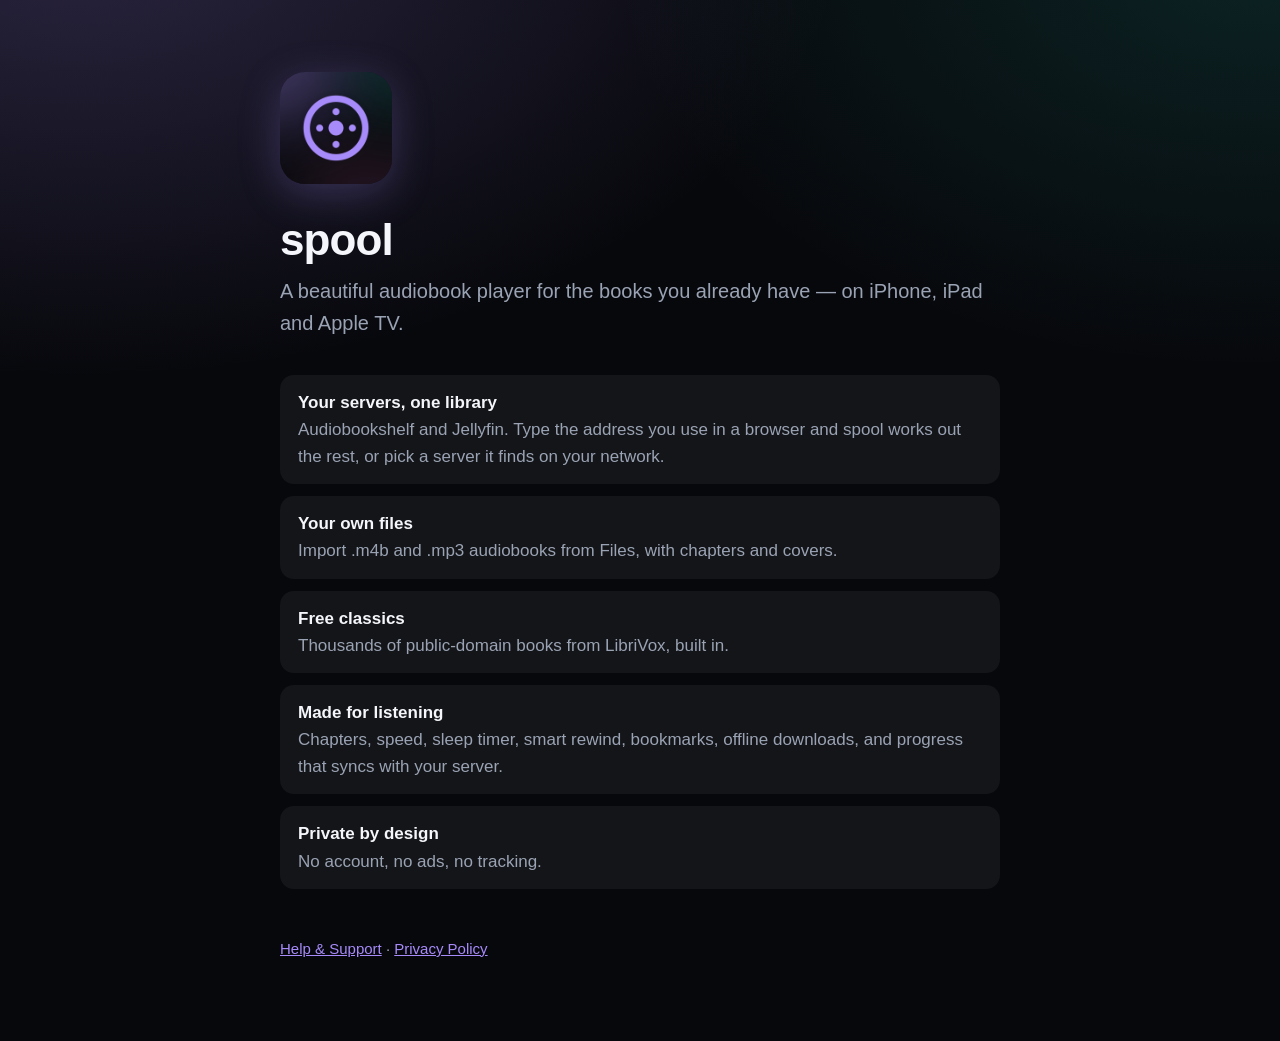
==== index.html @ 0eb42545 "spool website: home, privacy policy, support" ====
<!doctype html>
<html lang="en">
<head>
<meta charset="utf-8">
<meta name="viewport" content="width=device-width, initial-scale=1">
<title>spool — Audiobook Player</title>
<meta name="description" content="A beautiful audiobook player for your Audiobookshelf and Jellyfin servers, your own files, and free LibriVox books. iPhone, iPad and Apple TV.">
<link rel="icon" href="icon.png">
<style>
  :root { --bg:#07080c; --text:#f4f6fb; --dim:#9aa3b4; --accent:#a78bfa; --surface:rgba(255,255,255,.05); }
  body { margin:0; background:var(--bg); color:var(--text); font:17px/1.6 -apple-system,BlinkMacSystemFont,"Segoe UI",Roboto,sans-serif;
         background-image: radial-gradient(60% 50% at 6% -8%, rgba(167,139,250,.22), transparent),
                           radial-gradient(50% 45% at 98% -4%, rgba(45,212,191,.13), transparent); background-attachment: fixed; }
  main { max-width:720px; margin:0 auto; padding:72px 20px 80px; }
  .icon { width:112px; height:112px; border-radius:25px; box-shadow:0 10px 40px rgba(167,139,250,.25); }
  h1 { font-size:44px; line-height:1.1; margin:24px 0 10px; letter-spacing:-.02em; }
  .lede { font-size:20px; color:var(--dim); margin:0 0 36px; }
  ul { list-style:none; padding:0; display:grid; gap:12px; }
  li { background:var(--surface); border-radius:14px; padding:14px 18px; color:var(--dim); }
  li strong { color:var(--text); display:block; }
  a { color:var(--accent); }
  footer { margin-top:48px; color:var(--dim); font-size:15px; }
</style>
</head>
<body>
<main>
<img class="icon" src="icon.png" alt="spool app icon">
<h1>spool</h1>
<p class="lede">A beautiful audiobook player for the books you already have — on iPhone, iPad and Apple TV.</p>
<ul>
  <li><strong>Your servers, one library</strong>Audiobookshelf and Jellyfin. Type the address you use in a browser and spool works out the rest, or pick a server it finds on your network.</li>
  <li><strong>Your own files</strong>Import .m4b and .mp3 audiobooks from Files, with chapters and covers.</li>
  <li><strong>Free classics</strong>Thousands of public-domain books from LibriVox, built in.</li>
  <li><strong>Made for listening</strong>Chapters, speed, sleep timer, smart rewind, bookmarks, offline downloads, and progress that syncs with your server.</li>
  <li><strong>Private by design</strong>No account, no ads, no tracking.</li>
</ul>
<footer><a href="support">Help &amp; Support</a> · <a href="privacy">Privacy Policy</a></footer>
</main>
</body>
</html>
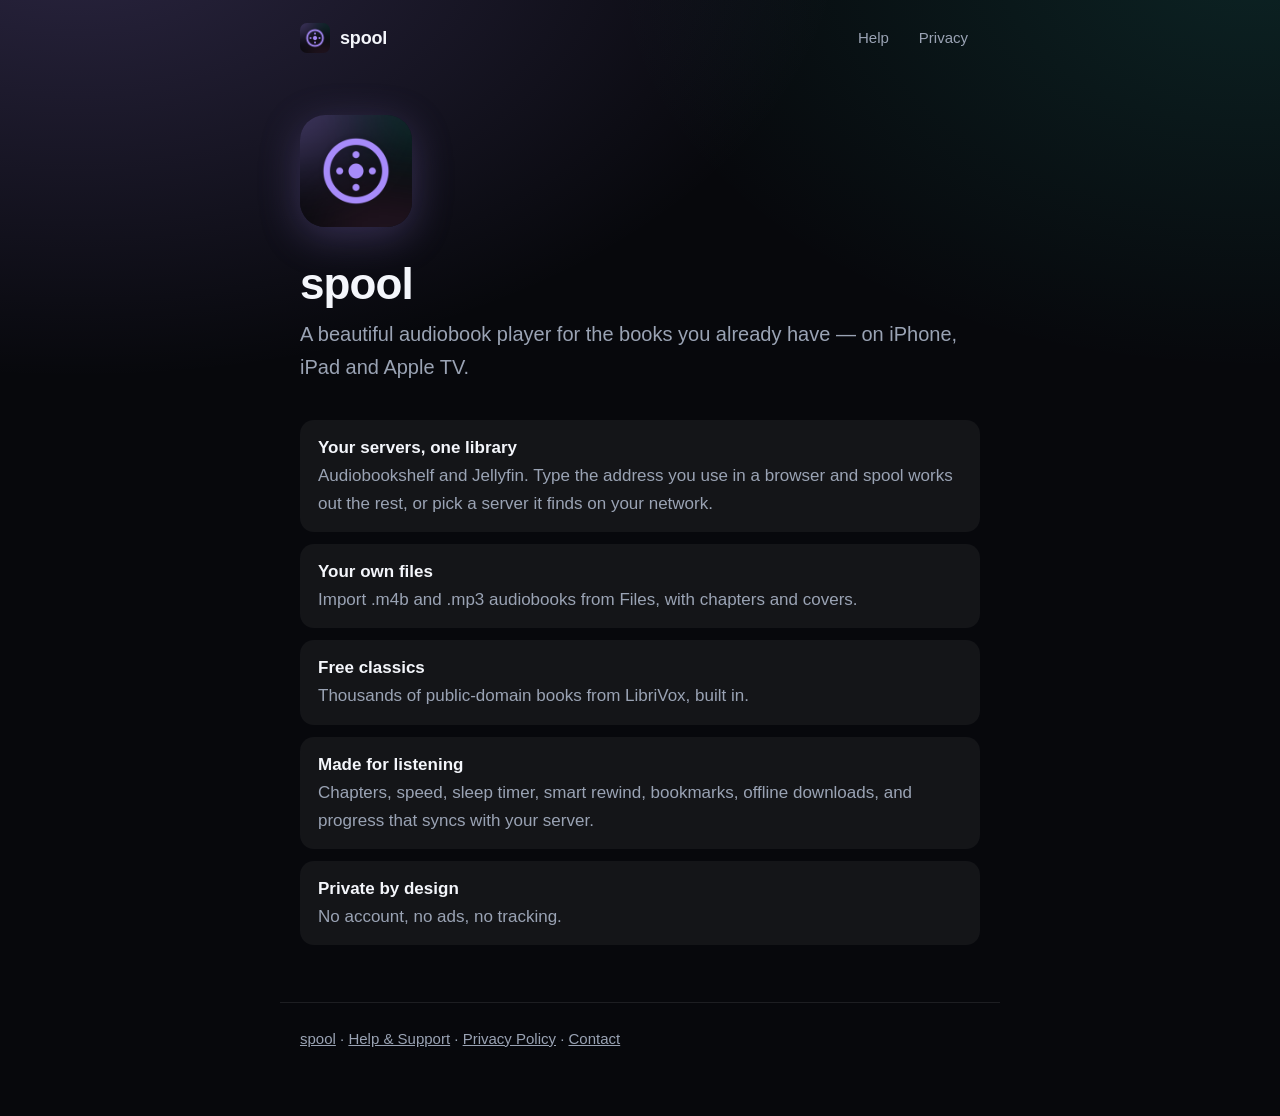
==== commit d58addd9: "Site: shared header nav, footer and stylesheet Privacy and Help had no way back to the home page and" ====
--- a/index.html
+++ b/index.html
@@ -6,35 +6,26 @@
 <title>spool — Audiobook Player</title>
 <meta name="description" content="A beautiful audiobook player for your Audiobookshelf and Jellyfin servers, your own files, and free LibriVox books. iPhone, iPad and Apple TV.">
 <link rel="icon" href="icon.png">
-<style>
-  :root { --bg:#07080c; --text:#f4f6fb; --dim:#9aa3b4; --accent:#a78bfa; --surface:rgba(255,255,255,.05); }
-  body { margin:0; background:var(--bg); color:var(--text); font:17px/1.6 -apple-system,BlinkMacSystemFont,"Segoe UI",Roboto,sans-serif;
-         background-image: radial-gradient(60% 50% at 6% -8%, rgba(167,139,250,.22), transparent),
-                           radial-gradient(50% 45% at 98% -4%, rgba(45,212,191,.13), transparent); background-attachment: fixed; }
-  main { max-width:720px; margin:0 auto; padding:72px 20px 80px; }
-  .icon { width:112px; height:112px; border-radius:25px; box-shadow:0 10px 40px rgba(167,139,250,.25); }
-  h1 { font-size:44px; line-height:1.1; margin:24px 0 10px; letter-spacing:-.02em; }
-  .lede { font-size:20px; color:var(--dim); margin:0 0 36px; }
-  ul { list-style:none; padding:0; display:grid; gap:12px; }
-  li { background:var(--surface); border-radius:14px; padding:14px 18px; color:var(--dim); }
-  li strong { color:var(--text); display:block; }
-  a { color:var(--accent); }
-  footer { margin-top:48px; color:var(--dim); font-size:15px; }
-</style>
+<link rel="stylesheet" href="site.css">
 </head>
-<body>
+<body class="home">
+<nav class="site-nav" aria-label="Site">
+  <a class="brand" href="./" aria-current="page"><img src="icon.png" alt="">spool</a>
+  <a class="link" href="support">Help</a>
+  <a class="link" href="privacy">Privacy</a>
+</nav>
 <main>
 <img class="icon" src="icon.png" alt="spool app icon">
 <h1>spool</h1>
 <p class="lede">A beautiful audiobook player for the books you already have — on iPhone, iPad and Apple TV.</p>
-<ul>
+<ul class="features">
   <li><strong>Your servers, one library</strong>Audiobookshelf and Jellyfin. Type the address you use in a browser and spool works out the rest, or pick a server it finds on your network.</li>
   <li><strong>Your own files</strong>Import .m4b and .mp3 audiobooks from Files, with chapters and covers.</li>
   <li><strong>Free classics</strong>Thousands of public-domain books from LibriVox, built in.</li>
   <li><strong>Made for listening</strong>Chapters, speed, sleep timer, smart rewind, bookmarks, offline downloads, and progress that syncs with your server.</li>
   <li><strong>Private by design</strong>No account, no ads, no tracking.</li>
 </ul>
-<footer><a href="support">Help &amp; Support</a> · <a href="privacy">Privacy Policy</a></footer>
 </main>
+<footer class="site-footer"><a href="./">spool</a> · <a href="support">Help &amp; Support</a> · <a href="privacy">Privacy Policy</a> · <a href="mailto:morganavenia+apps@gmail.com">Contact</a></footer>
 </body>
 </html>
--- a/site.css
+++ b/site.css
@@ -0,0 +1,46 @@
+:root { --bg:#07080c; --text:#f4f6fb; --dim:#9aa3b4; --accent:#a78bfa; --surface:rgba(255,255,255,.05); --line:rgba(255,255,255,.09); }
+* { box-sizing:border-box; }
+body { margin:0; background:var(--bg); color:var(--text); font:16px/1.65 -apple-system,BlinkMacSystemFont,"Segoe UI",Roboto,sans-serif; }
+a { color:var(--accent); }
+a:focus-visible { outline:2px solid var(--accent); outline-offset:3px; border-radius:6px; }
+
+/* Shared header: brand links home, the two other pages sit beside it. */
+.site-nav { max-width:720px; margin:0 auto; padding:18px 20px 0; display:flex; align-items:center; gap:6px; }
+.site-nav .brand { display:flex; align-items:center; gap:10px; margin-right:auto; color:var(--text); font-weight:700; font-size:18px; letter-spacing:-.01em; text-decoration:none; }
+.site-nav .brand img { width:30px; height:30px; border-radius:7px; }
+.site-nav a.link { color:var(--dim); text-decoration:none; font-size:15px; padding:8px 12px; border-radius:10px; }
+.site-nav a.link:hover { color:var(--text); background:var(--surface); }
+.site-nav a.link[aria-current="page"] { color:var(--text); background:var(--surface); }
+
+main { max-width:720px; margin:0 auto; padding:44px 20px 40px; }
+h1 { font-size:32px; line-height:1.15; margin:0 0 4px; letter-spacing:-.01em; }
+h2 { font-size:19px; margin:32px 0 6px; scroll-margin-top:16px; }
+p, li { color:var(--dim); }
+code { background:var(--surface); padding:1px 6px; border-radius:6px; color:var(--text); }
+.updated { font-size:14px; }
+
+/* "On this page" jump list for the longer pages */
+.toc { display:flex; flex-wrap:wrap; gap:8px; list-style:none; padding:0; margin:22px 0 4px; }
+.toc a { display:block; padding:6px 12px; border-radius:999px; background:var(--surface); color:var(--dim); text-decoration:none; font-size:14px; }
+.toc a:hover { color:var(--text); }
+
+.site-footer { max-width:720px; margin:0 auto; padding:24px 20px 64px; color:var(--dim); font-size:15px; border-top:1px solid var(--line); }
+.site-footer a { color:var(--dim); }
+.site-footer a:hover { color:var(--text); }
+
+/* Home */
+.home { font-size:17px; background-image:radial-gradient(60% 50% at 6% -8%, rgba(167,139,250,.22), transparent), radial-gradient(50% 45% at 98% -4%, rgba(45,212,191,.13), transparent); background-attachment:fixed; }
+.home main { padding-top:56px; }
+.home .icon { width:112px; height:112px; border-radius:25px; box-shadow:0 10px 40px rgba(167,139,250,.25); }
+.home h1 { font-size:44px; line-height:1.1; margin:24px 0 10px; letter-spacing:-.02em; }
+.home .lede { font-size:20px; margin:0 0 36px; }
+.features { list-style:none; padding:0; display:grid; gap:12px; }
+.features li { background:var(--surface); border-radius:14px; padding:14px 18px; }
+.features li strong { color:var(--text); display:block; }
+.features li a { font-size:15px; }
+
+@media (max-width:480px) {
+  .site-nav { padding-left:14px; padding-right:14px; }
+  .site-nav a.link { padding:8px 9px; }
+  .home h1 { font-size:36px; }
+}
